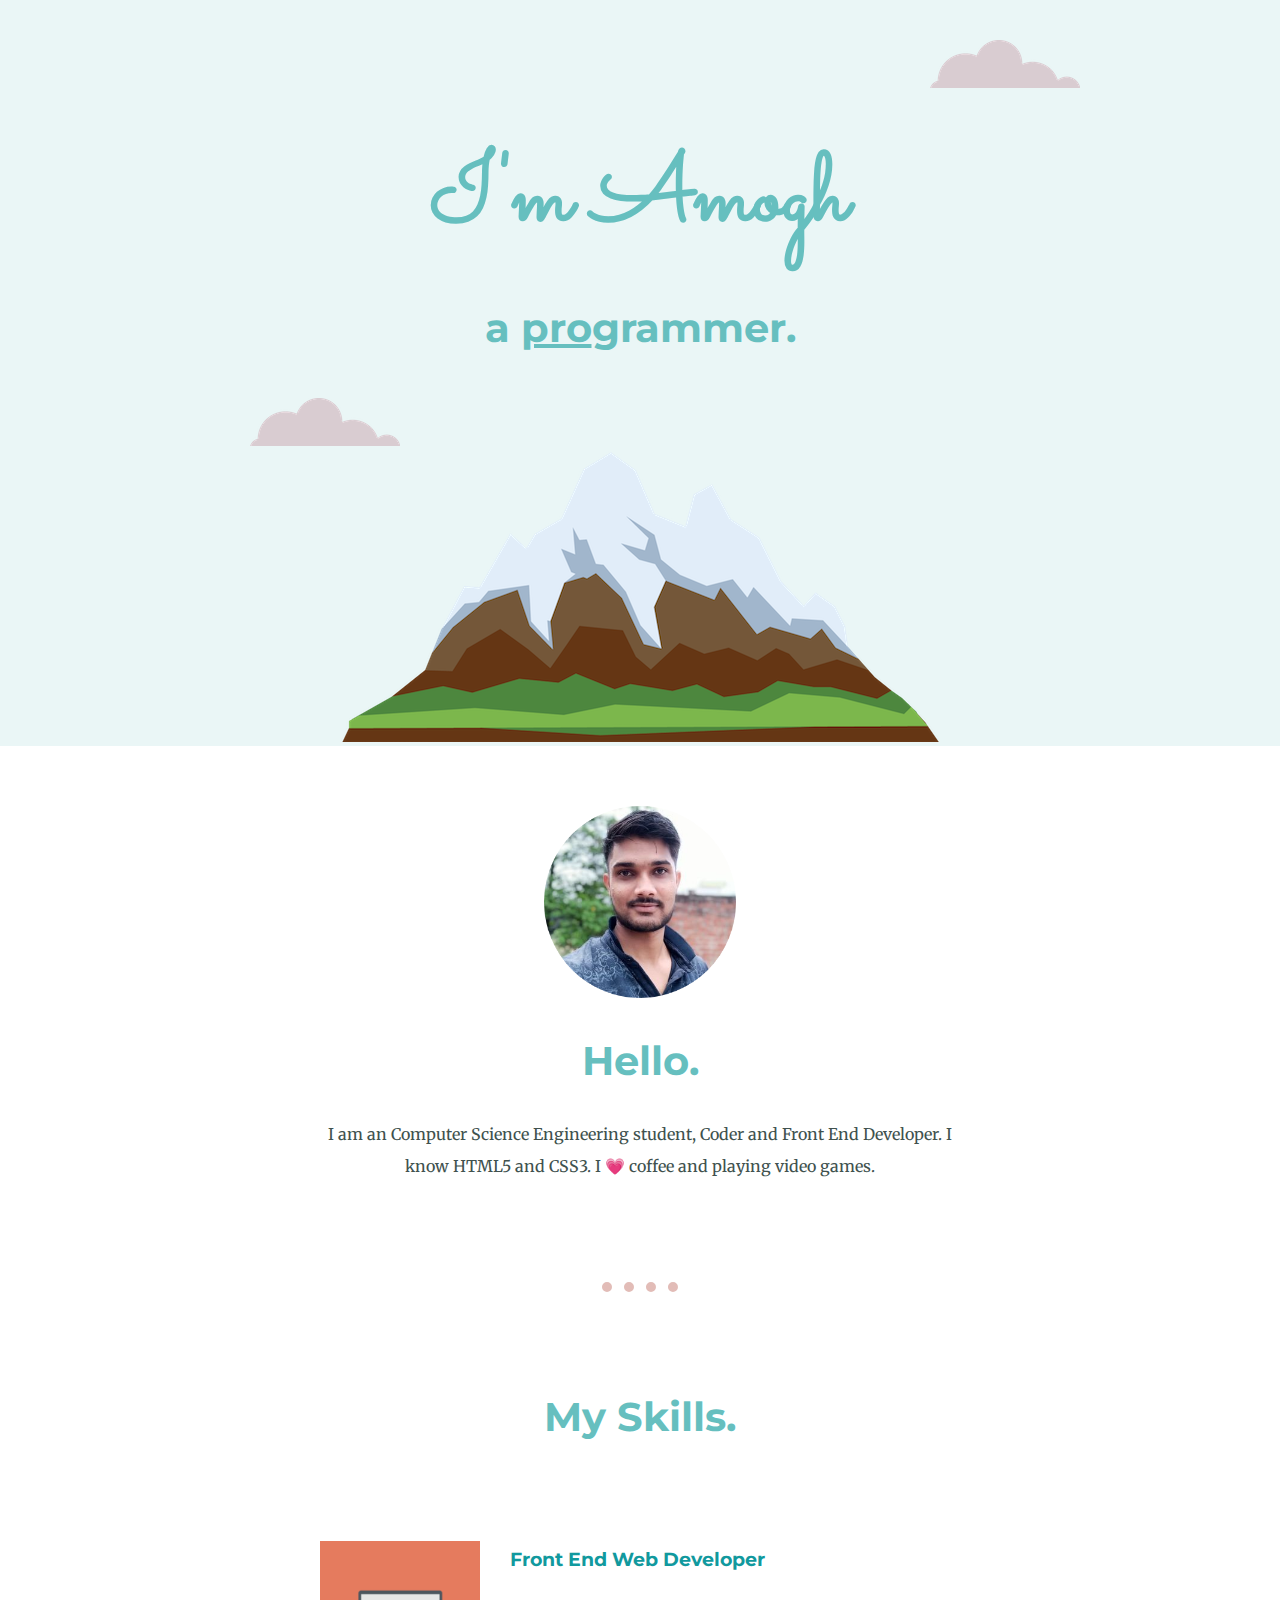
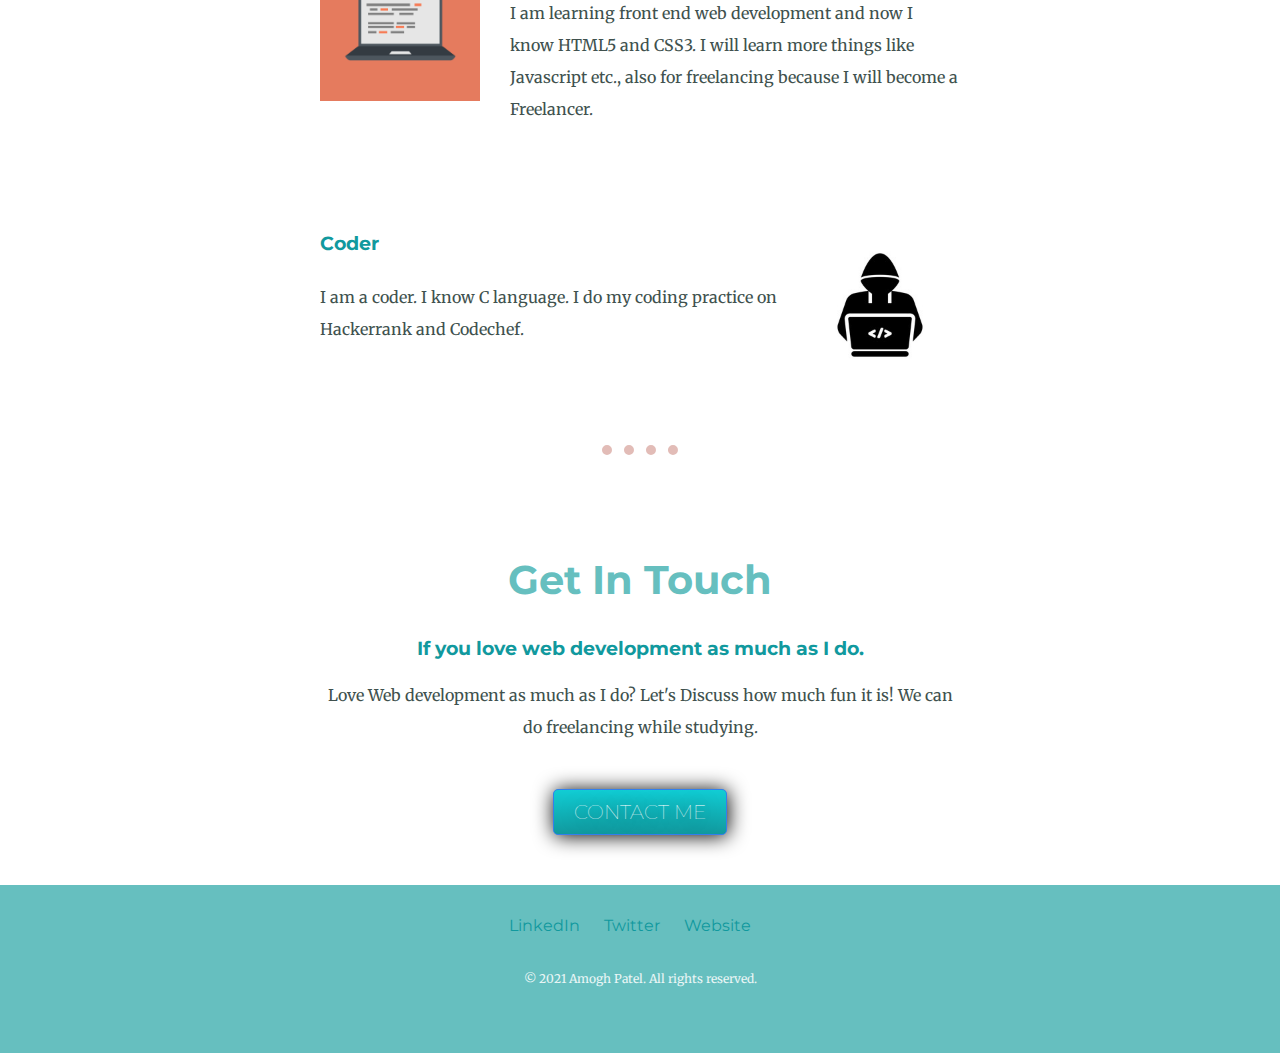
==== index.html @ 2c6640d4 "Add files via upload" ====
<!DOCTYPE html>
<html lang="en" dir="ltr">

<head>
  <meta charset="utf-8">
  <title>Amogh Patel</title>
  <link rel="stylesheet" href="css/style.css">
  <link rel="icon" href="favicon.ico">
  <link href="https://fonts.googleapis.com/css2?family=Merriweather:wght@300&family=Montserrat&family=Sacramento&display=swap" rel="stylesheet">
</head>

<body>

  <div class="top-container">
    <img class="top-cloud" src="images/cloud.png" alt="cloud-image">
    <h1>I'm Amogh</h1>
    <p class="secondline">
    <h2>a <span>pro</span>grammer.</h2>
    </p>
    <img class="bottom-cloud" src="images/cloud.png" alt="cloud-image">
    <img src="images/mountain.png" alt="mountain-image">
  </div>

  <div class="middle-container">

    <div class="profile">
      <img class="profile-photo" src="images/amogh2.png" alt="profile-photo">
      <h2>Hello.</h2>
      <p class="intro-para">I am an Computer Science Engineering student, Coder and Front End Developer. I know HTML5 and CSS3. I 💗 coffee and playing video games.</p>
    </div>

    <hr class="special">

    <div class="skills">
      <h2>My Skills.</h2>

      <div class="skill-row">
        <img class="computer" src="computer.png" alt="skills-photo">
        <h3>Front End Web Developer</h3>
        <p>I am learning front end web development and now I know HTML5 and CSS3. I will learn more things like Javascript etc., also for freelancing because I will become a Freelancer.</p>
      </div>

      <div class="skill-row">
        <img class="coder" src="images/coder.png" alt="Coder-img">
        <h3>Coder</h3>
        <p>I am a coder. I know C language. I do my coding practice on Hackerrank and Codechef. </p>
      </div>

    </div>

    <hr class="special">

    <div class="contact-me">
      <h2>Get In Touch</h2>
      <h3>If you love web development as much as I do.</h3>
      <p>Love Web development as much as I do? Let's Discuss how much fun it is! We can do freelancing while studying.</p>
      <a class="btn" href="mailto:amogh.patel.2000@gmail.com">CONTACT ME</a>
    </div>

  </div>

  <div class="bottom-container">
    <a class="footer-link" href="https://www.linkedin.com/in/amogh-patel-2001">LinkedIn</a>
    <a class="footer-link" href="https://twitter.com/AmoghPatel7">Twitter</a>
    <a class="footer-link" href="https://amoghpatel1.github.io/CV/">Website</a>
    <p class="copyright">© 2021 Amogh Patel. All rights reserved.</p>
  </div>

</body>

</html>
---- css/style.css ----
body {
  color: #40514E;
  margin: 0;
  text-align: center;
  font-family: 'Merriweather', serif;
}

.top-container {
  padding-top: 80px;
  position: relative;
  background-color: #EAF6F6;
}

.middle-container {
  background-color: white;
}

.bottom-container {
  background-color: #66BFBF;
  padding : 30px;
  margin-top: 50px;
}

a {
  color: #11999E;
  font-family: 'Montserrat', sans-serif;
  text-decoration: none;
}

a:hover {
  color: #EAF6F6;
}

p {
  line-height: 2;
}

.skill-row {
  margin: 100px auto;
  width: 50%;
  text-align: left;
  line-height: 2;
}

.computer {
  width: 25%;
  float: left;
  margin-right: 30px;
}

.coder {
  width: 25%;
  float: right;
}

h1 {
  margin: 50px auto 0 auto;
  font-family: 'Sacramento', cursive;
  font-size: 6rem;
  color: #66BFBF;
}

h2 {
  font-family: 'Montserrat', sans-serif;
  font-size: 2.5rem;
  color: #66BFBF;
}

h3 {
  font-family: 'Montserrat', sans-serif;
  color: #11999E;
}

span {
  text-decoration: underline;
}

.profile-photo {
  width: 30%;
  height: 30%;
}

.profile {
  width: 50%;
  margin: 60px auto 0 auto;
}

.contact-me {
  width: 50%;
  margin: 30px auto 0 auto;
}

.bottom-cloud {
  position: absolute;
  left: 250px;
  bottom: 300px;
}

.top-cloud {
  position: absolute;
  right: 200px;
  top: 40px;
}

a {
  color: #11999E;
}

.secondline {
  font-weight: normal;
}

.special {
  margin : 100px auto;
  border: none;
  border-top: 10px dotted #E2BCB7;
  width: 6%;
}

.copyright {
  color: #EAF6F6;
  font-size: 0.75rem;
  padding : 20px 0;
}

.footer-link {
  padding-right: 20px;
}

.btn {
   background: #11CDD4;
   background-image: -webkit-linear-gradient(top, #11CDD4, #11999e);
   background-image: -moz-linear-gradient(top, #11CDD4, #11999e);
   background-image: -ms-linear-gradient(top, #11CDD4, #11999e);
   background-image: -o-linear-gradient(top, #11CDD4, #11999e);
   background-image: -webkit-gradient(to bottom, #11CDD4, #11999e);
   -webkit-border-radius: 20px;
   -moz-border-radius: 20px;
   border-radius: 5px;
   color: #FFFFFF;
   font-family: 'Montserrat', sans-serif;
   font-size: 20px;
   font-weight: 100;
   padding: 10px 20px;
   -webkit-box-shadow: 1px 1px 20px 0 #000000;
   -moz-box-shadow: 1px 1px 20px 0 #000000;
   box-shadow: 1px 1px 20px 0 #000000;
   text-shadow: 1px 1px 20px #000000;
   border: solid #337FED 1px;
   text-decoration: none;
   display: inline-block;
   cursor: pointer;
   text-align: center;
   margin-top: 30px;
}

.btn:hover {
   border: solid #337FED 1px;
   background: #30E3CB;
   background-image: -webkit-linear-gradient(top, #30E3CB, #2BC4AD);
   background-image: -moz-linear-gradient(top, #30E3CB, #2BC4AD);
   background-image: -ms-linear-gradient(top, #30E3CB, #2BC4AD);
   background-image: -o-linear-gradient(top, #30E3CB, #2BC4AD);
   background-image: -webkit-gradient(to bottom, #30E3CB, #2BC4AD);
   -webkit-border-radius: 20px;
   -moz-border-radius: 20px;
   border-radius: 5px;
   text-decoration: none;
}
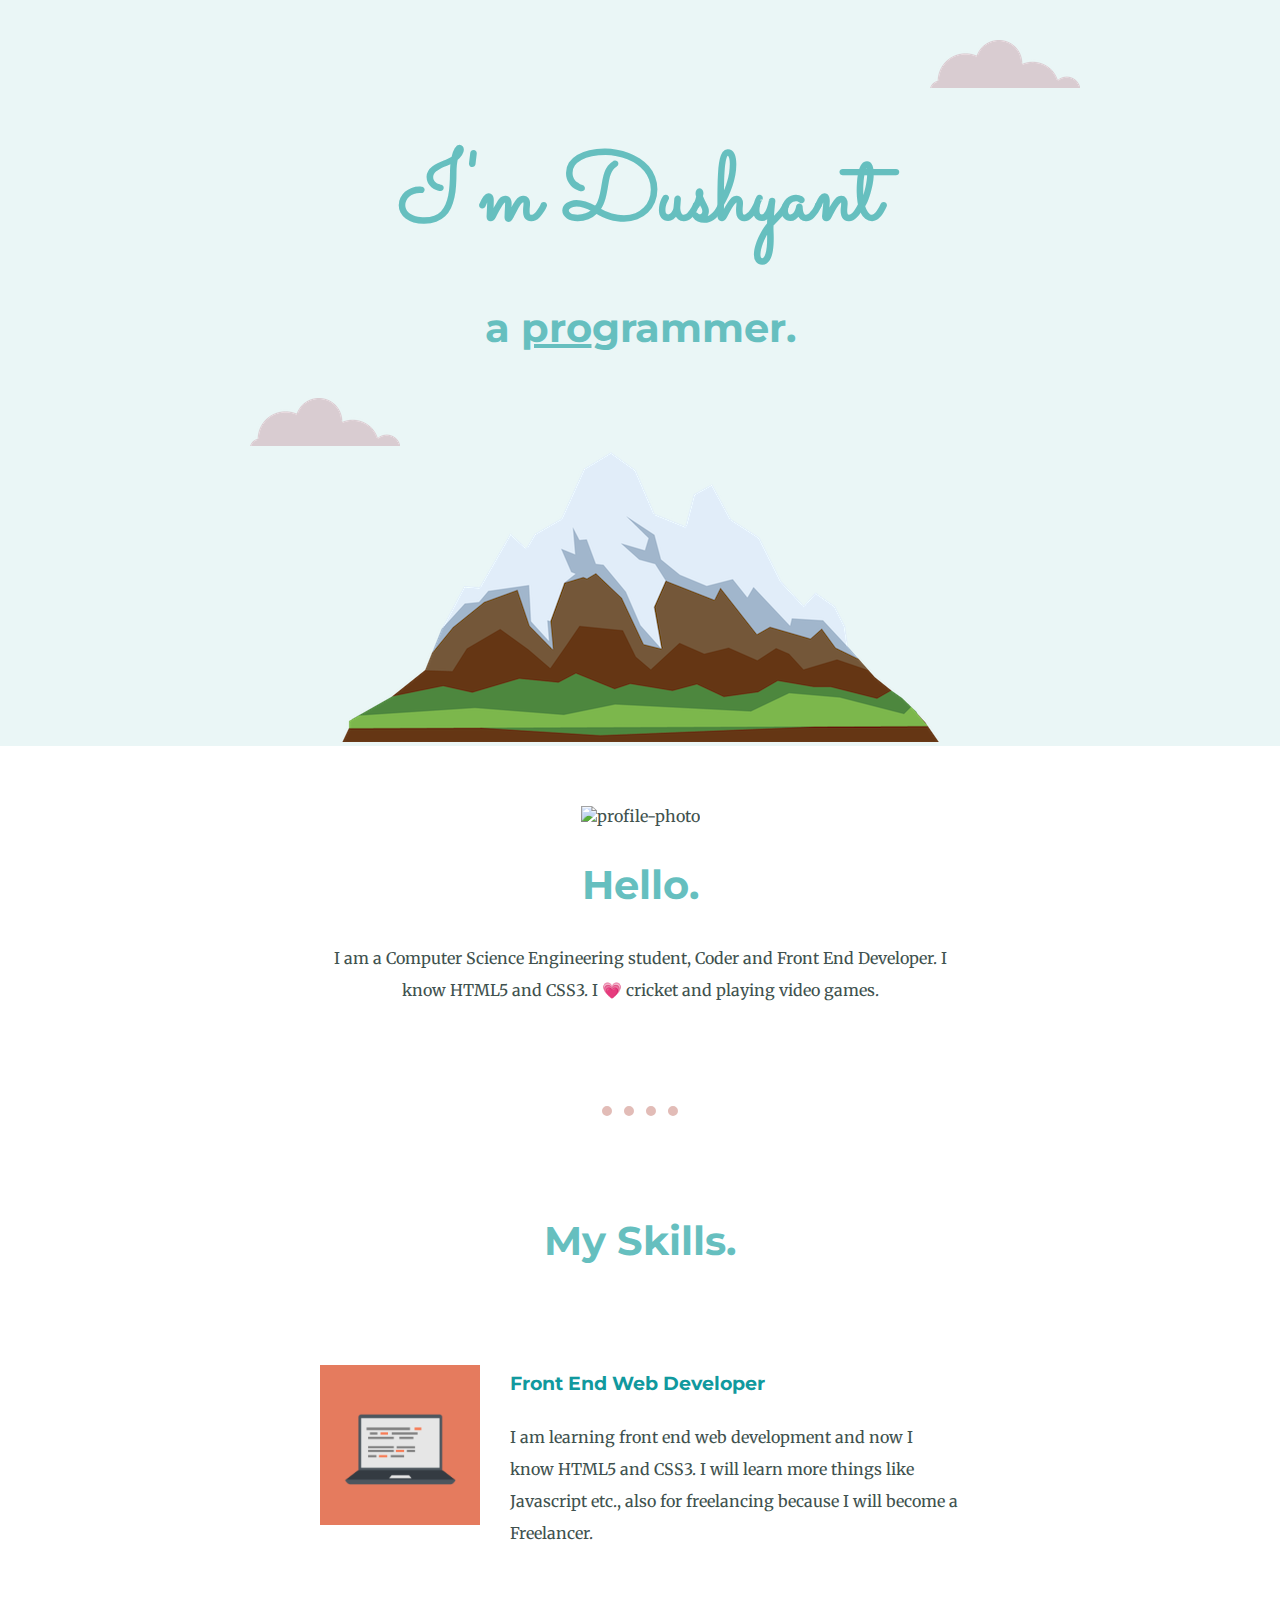
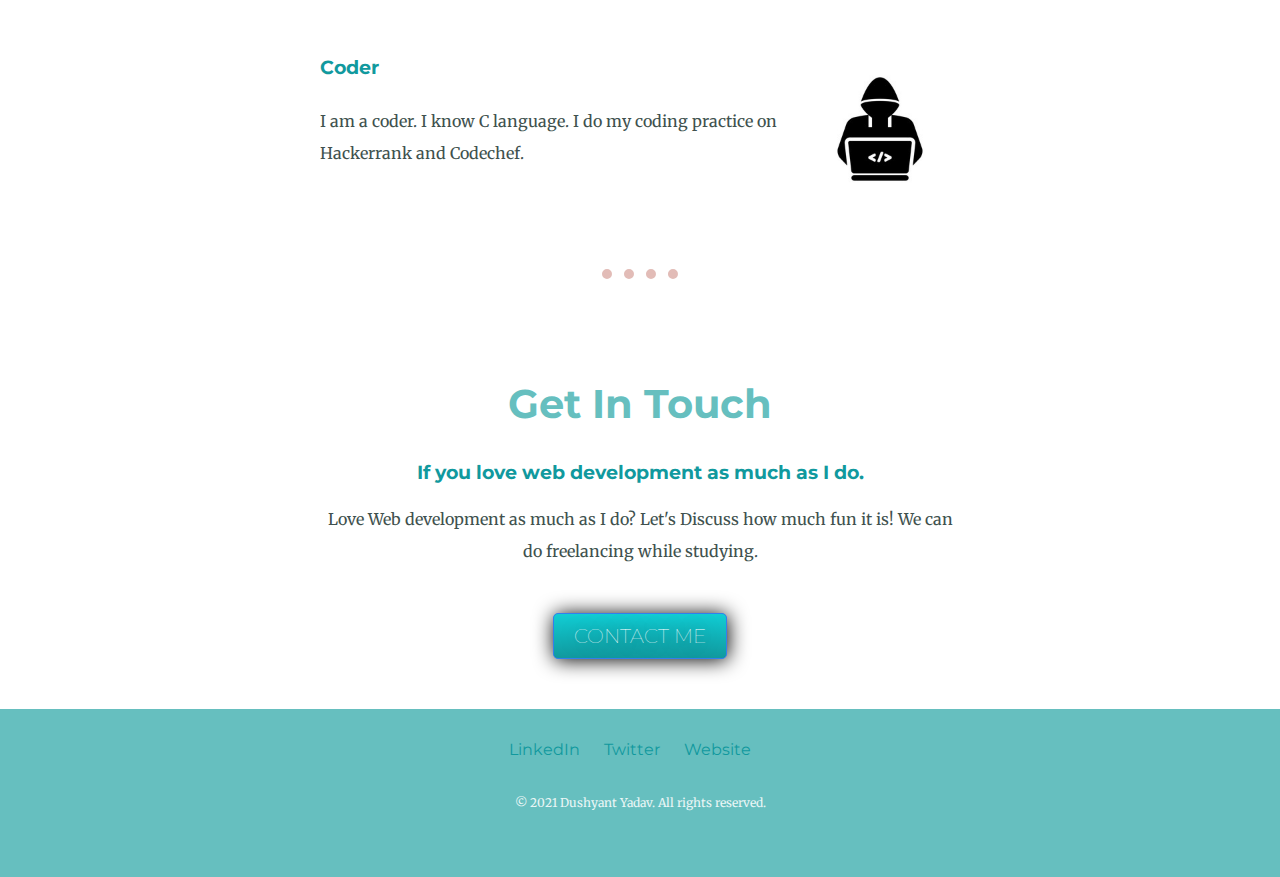
==== commit 746339ca: "Update index.html" ====
--- a/index.html
+++ b/index.html
@@ -3,7 +3,7 @@
 
 <head>
   <meta charset="utf-8">
-  <title>Amogh Patel</title>
+  <title>Dushyant Yadav</title>
   <link rel="stylesheet" href="css/style.css">
   <link rel="icon" href="favicon.ico">
   <link href="https://fonts.googleapis.com/css2?family=Merriweather:wght@300&family=Montserrat&family=Sacramento&display=swap" rel="stylesheet">
@@ -13,7 +13,7 @@
 
   <div class="top-container">
     <img class="top-cloud" src="images/cloud.png" alt="cloud-image">
-    <h1>I'm Amogh</h1>
+    <h1>I'm Dushyant</h1>
     <p class="secondline">
     <h2>a <span>pro</span>grammer.</h2>
     </p>
@@ -24,9 +24,9 @@
   <div class="middle-container">
 
     <div class="profile">
-      <img class="profile-photo" src="images/amogh2.png" alt="profile-photo">
+      <img class="profile-photo" src="images/dushyant.png" alt="profile-photo">
       <h2>Hello.</h2>
-      <p class="intro-para">I am an Computer Science Engineering student, Coder and Front End Developer. I know HTML5 and CSS3. I 💗 coffee and playing video games.</p>
+      <p class="intro-para">I am a Computer Science Engineering student, Coder and Front End Developer. I know HTML5 and CSS3. I 💗 cricket and playing video games.</p>
     </div>
 
     <hr class="special">
@@ -63,7 +63,7 @@
     <a class="footer-link" href="https://www.linkedin.com/in/amogh-patel-2001">LinkedIn</a>
     <a class="footer-link" href="https://twitter.com/AmoghPatel7">Twitter</a>
     <a class="footer-link" href="https://amoghpatel1.github.io/CV/">Website</a>
-    <p class="copyright">© 2021 Amogh Patel. All rights reserved.</p>
+    <p class="copyright">© 2021 Dushyant Yadav. All rights reserved.</p>
   </div>
 
 </body>
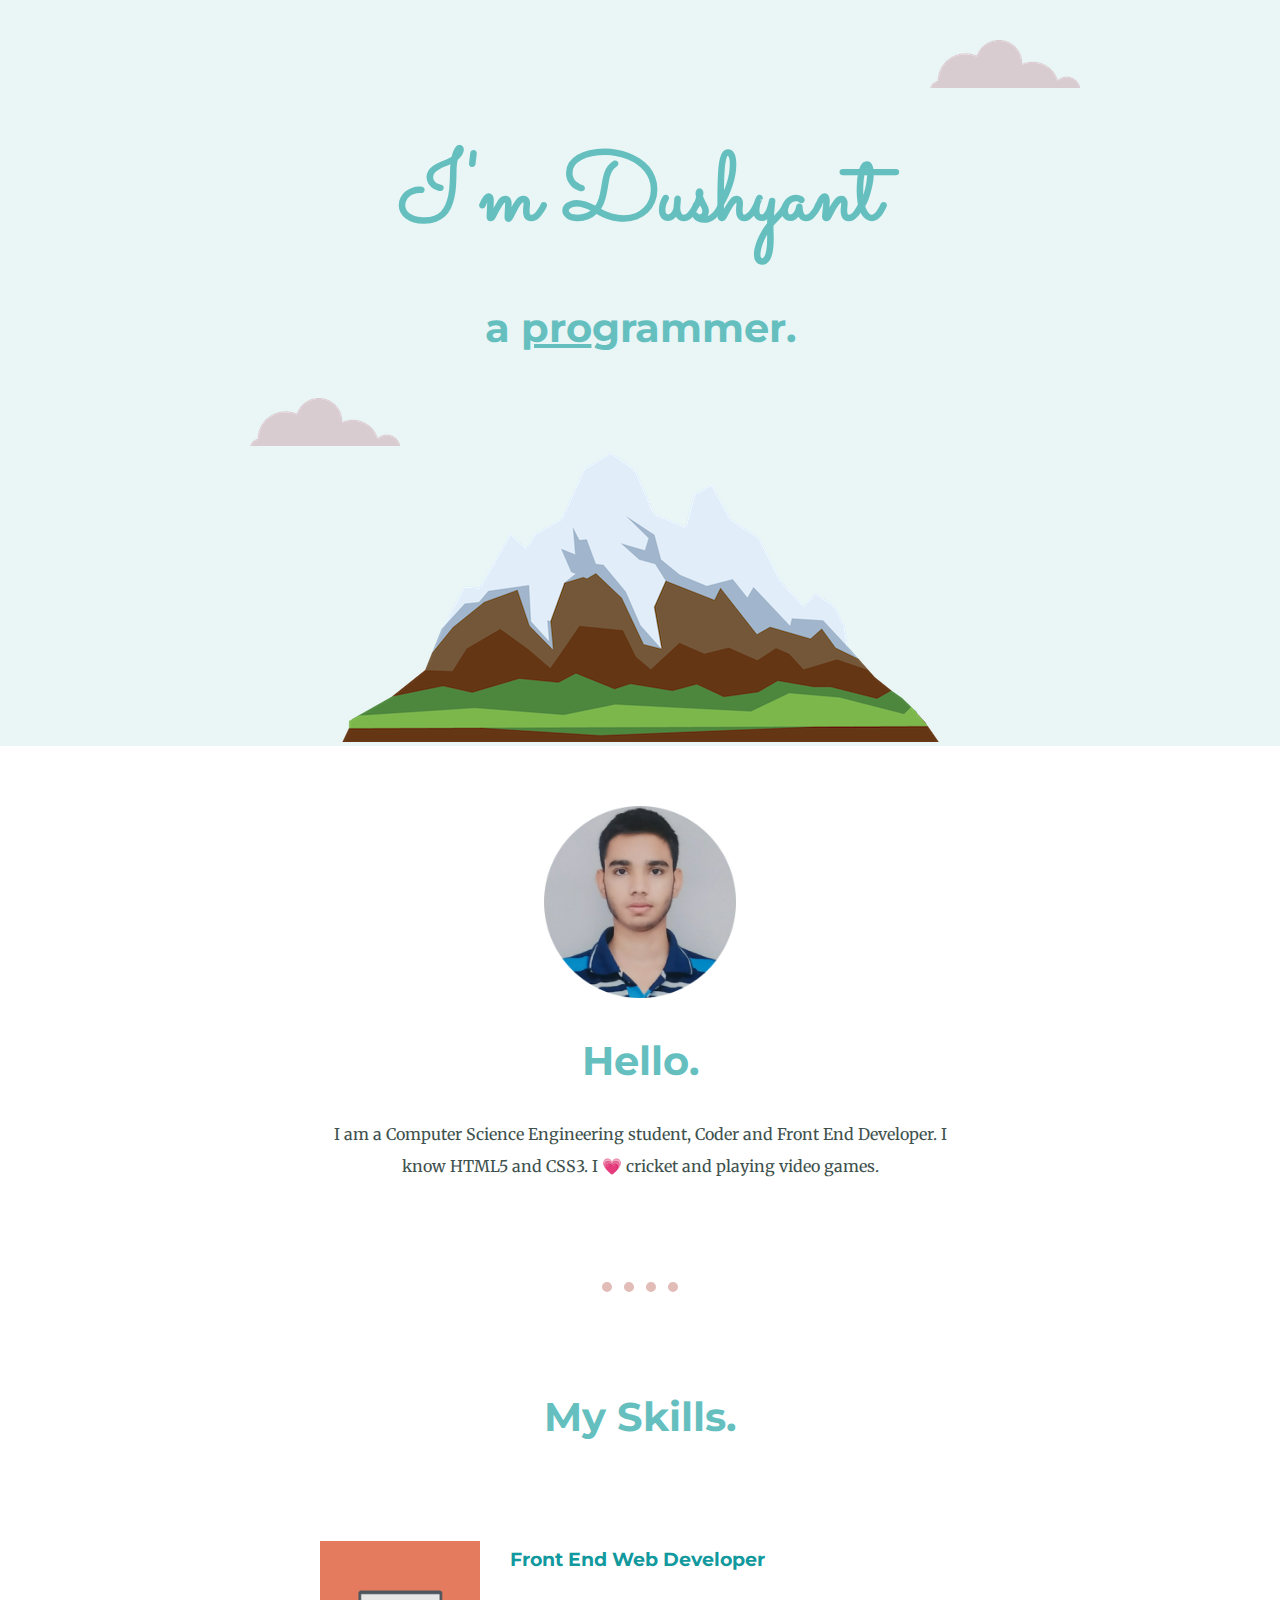
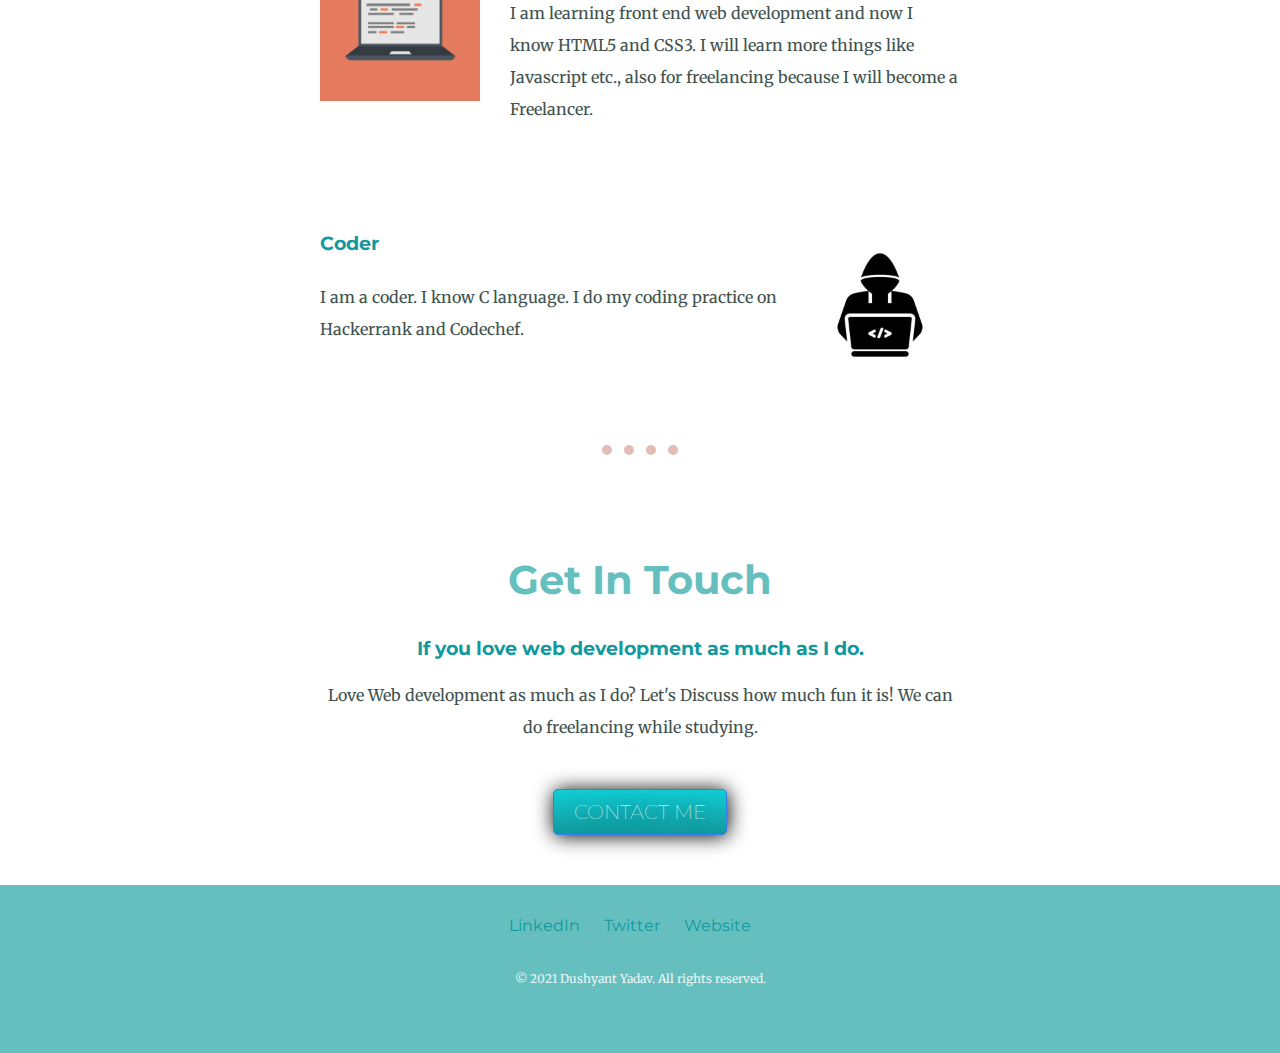
==== commit 2fcaff62: "Update index.html" ====
--- a/index.html
+++ b/index.html
@@ -24,7 +24,7 @@
   <div class="middle-container">
 
     <div class="profile">
-      <img class="profile-photo" src="images/dushyant.png" alt="profile-photo">
+      <img class="profile-photo" src="dushyant.png" alt="profile-photo">
       <h2>Hello.</h2>
       <p class="intro-para">I am a Computer Science Engineering student, Coder and Front End Developer. I know HTML5 and CSS3. I 💗 cricket and playing video games.</p>
     </div>
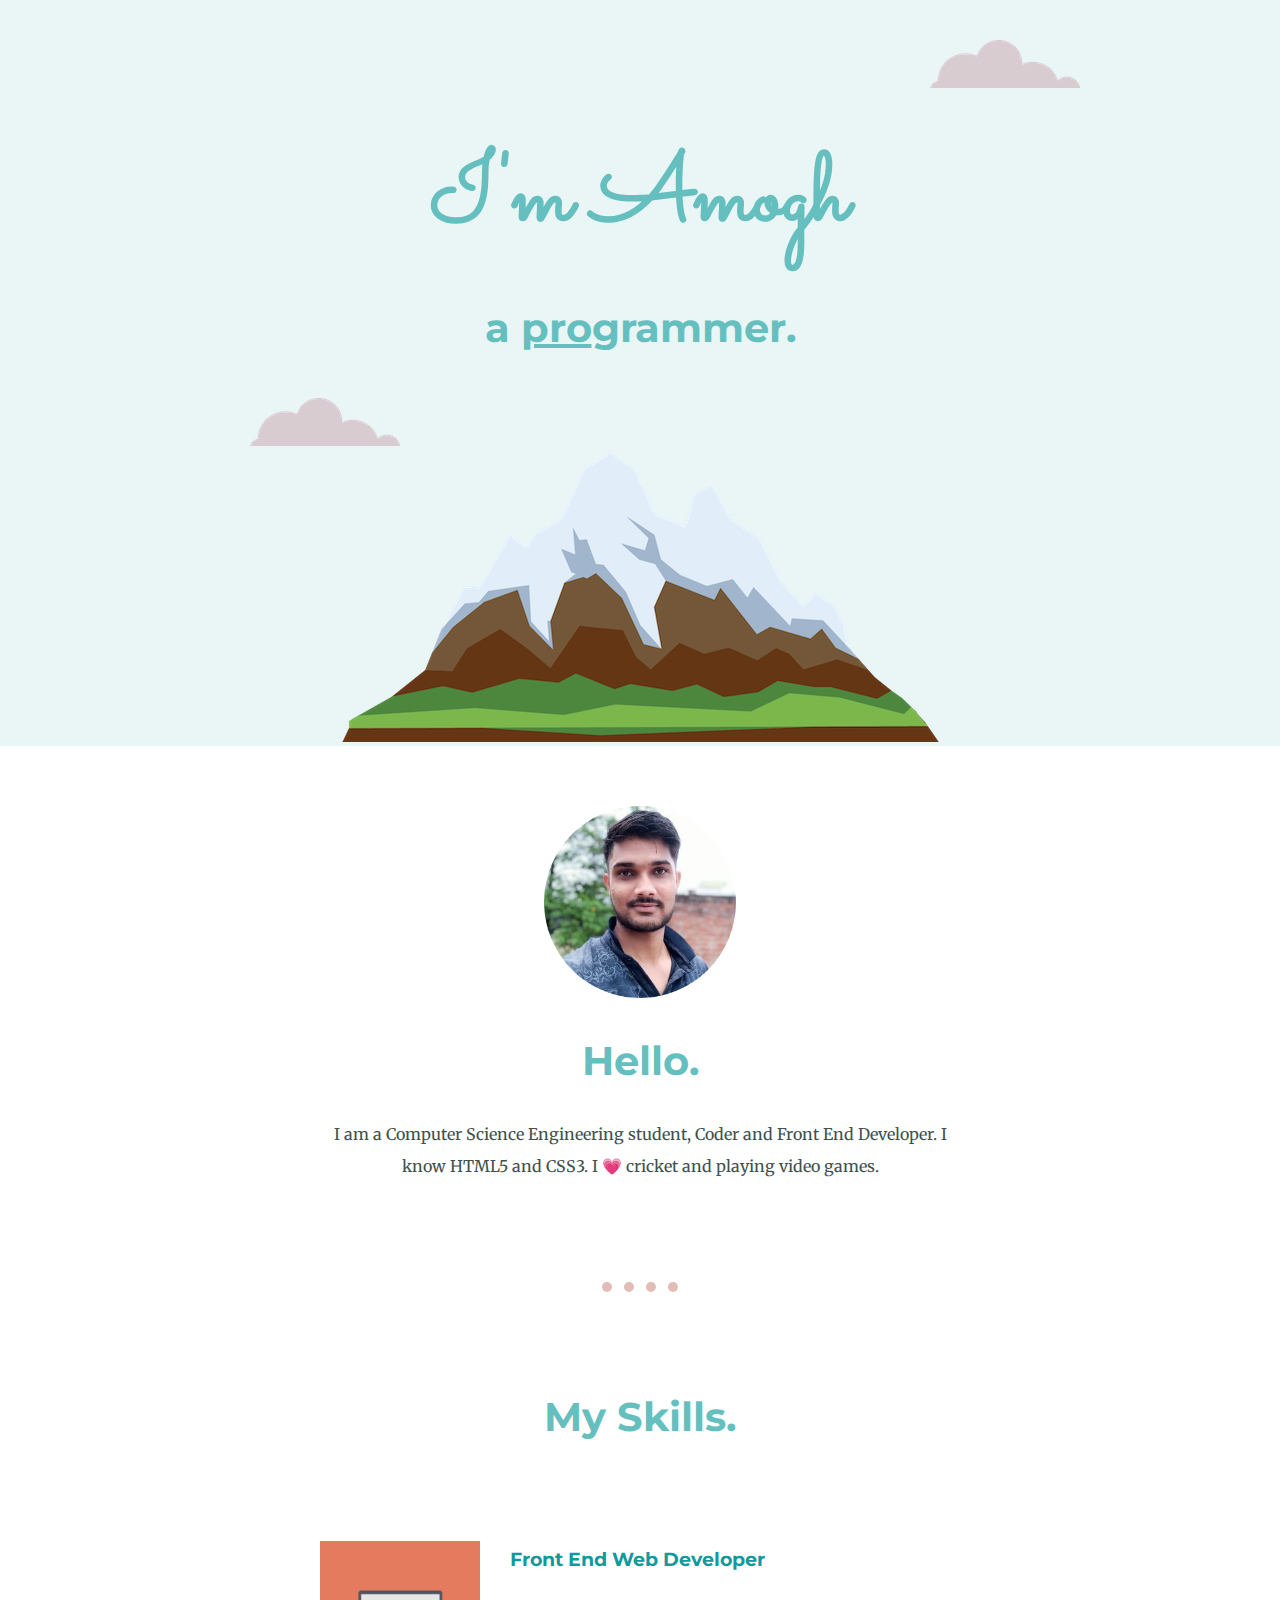
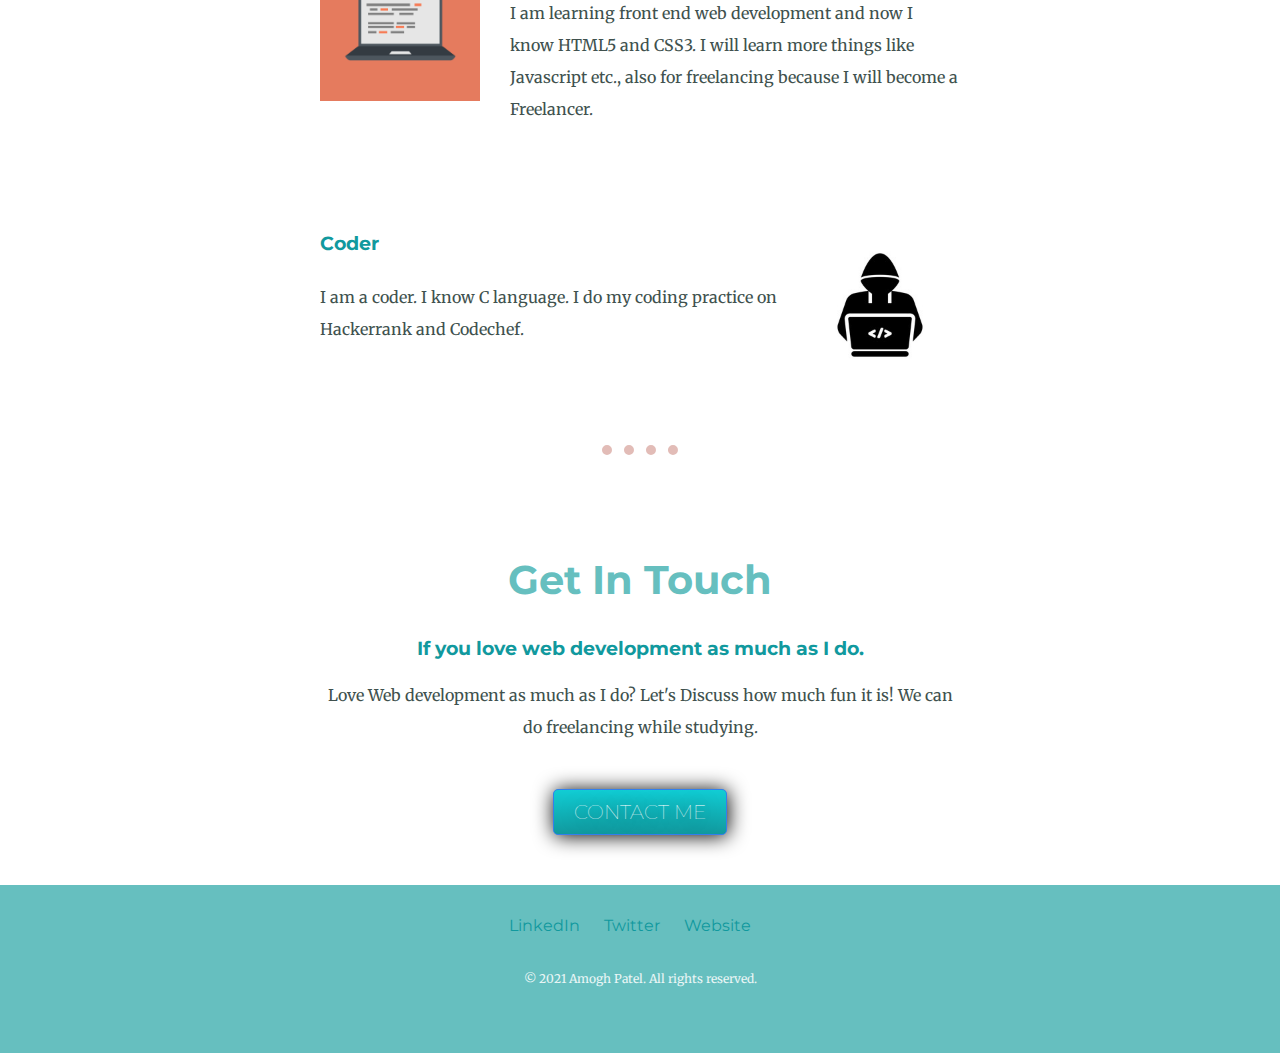
==== commit da35d661: "Update index.html" ====
--- a/index.html
+++ b/index.html
@@ -3,7 +3,7 @@
 
 <head>
   <meta charset="utf-8">
-  <title>Dushyant Yadav</title>
+  <title>Amogh Patel</title>
   <link rel="stylesheet" href="css/style.css">
   <link rel="icon" href="favicon.ico">
   <link href="https://fonts.googleapis.com/css2?family=Merriweather:wght@300&family=Montserrat&family=Sacramento&display=swap" rel="stylesheet">
@@ -13,7 +13,7 @@
 
   <div class="top-container">
     <img class="top-cloud" src="images/cloud.png" alt="cloud-image">
-    <h1>I'm Dushyant</h1>
+    <h1>I'm Amogh</h1>
     <p class="secondline">
     <h2>a <span>pro</span>grammer.</h2>
     </p>
@@ -24,7 +24,7 @@
   <div class="middle-container">
 
     <div class="profile">
-      <img class="profile-photo" src="dushyant.png" alt="profile-photo">
+      <img class="profile-photo" src="images/amogh2.png" alt="profile-photo">
       <h2>Hello.</h2>
       <p class="intro-para">I am a Computer Science Engineering student, Coder and Front End Developer. I know HTML5 and CSS3. I 💗 cricket and playing video games.</p>
     </div>
@@ -63,7 +63,7 @@
     <a class="footer-link" href="https://www.linkedin.com/in/amogh-patel-2001">LinkedIn</a>
     <a class="footer-link" href="https://twitter.com/AmoghPatel7">Twitter</a>
     <a class="footer-link" href="https://amoghpatel1.github.io/CV/">Website</a>
-    <p class="copyright">© 2021 Dushyant Yadav. All rights reserved.</p>
+    <p class="copyright">© 2021 Amogh Patel. All rights reserved.</p>
   </div>
 
 </body>
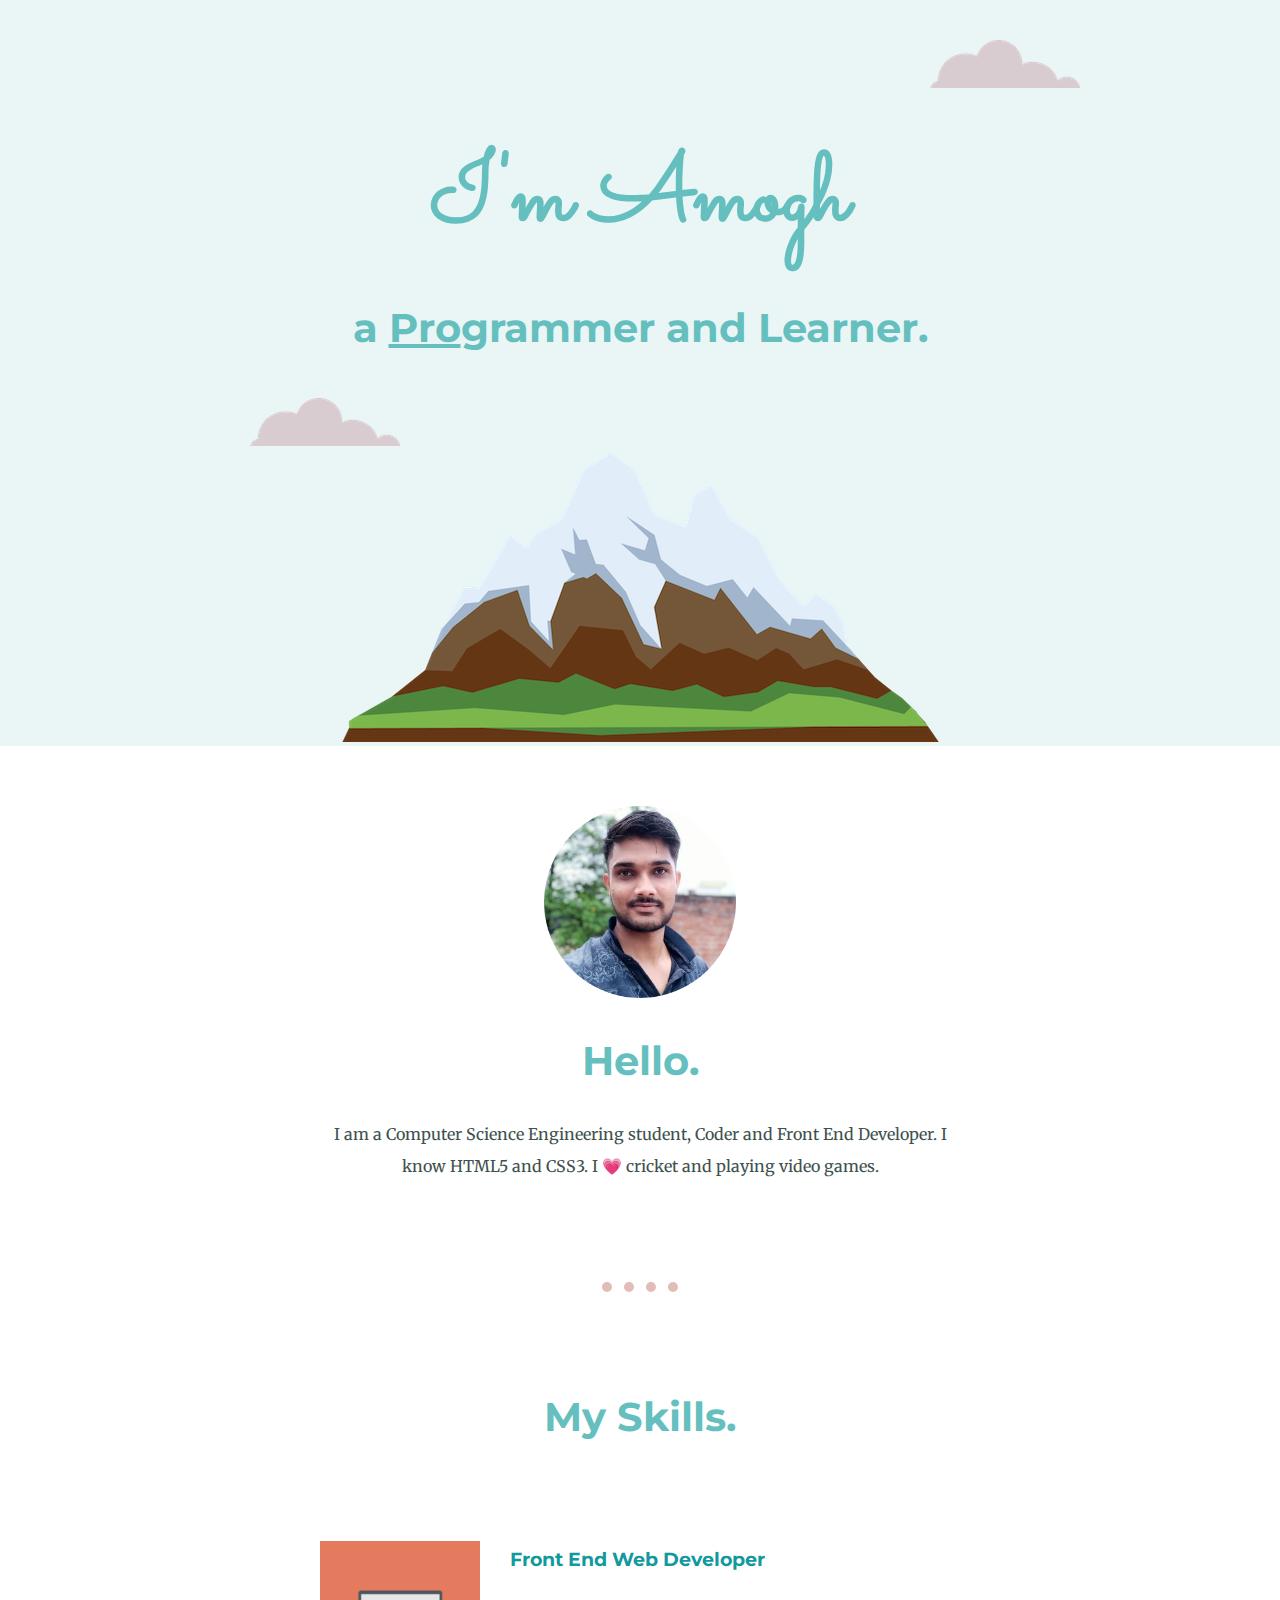
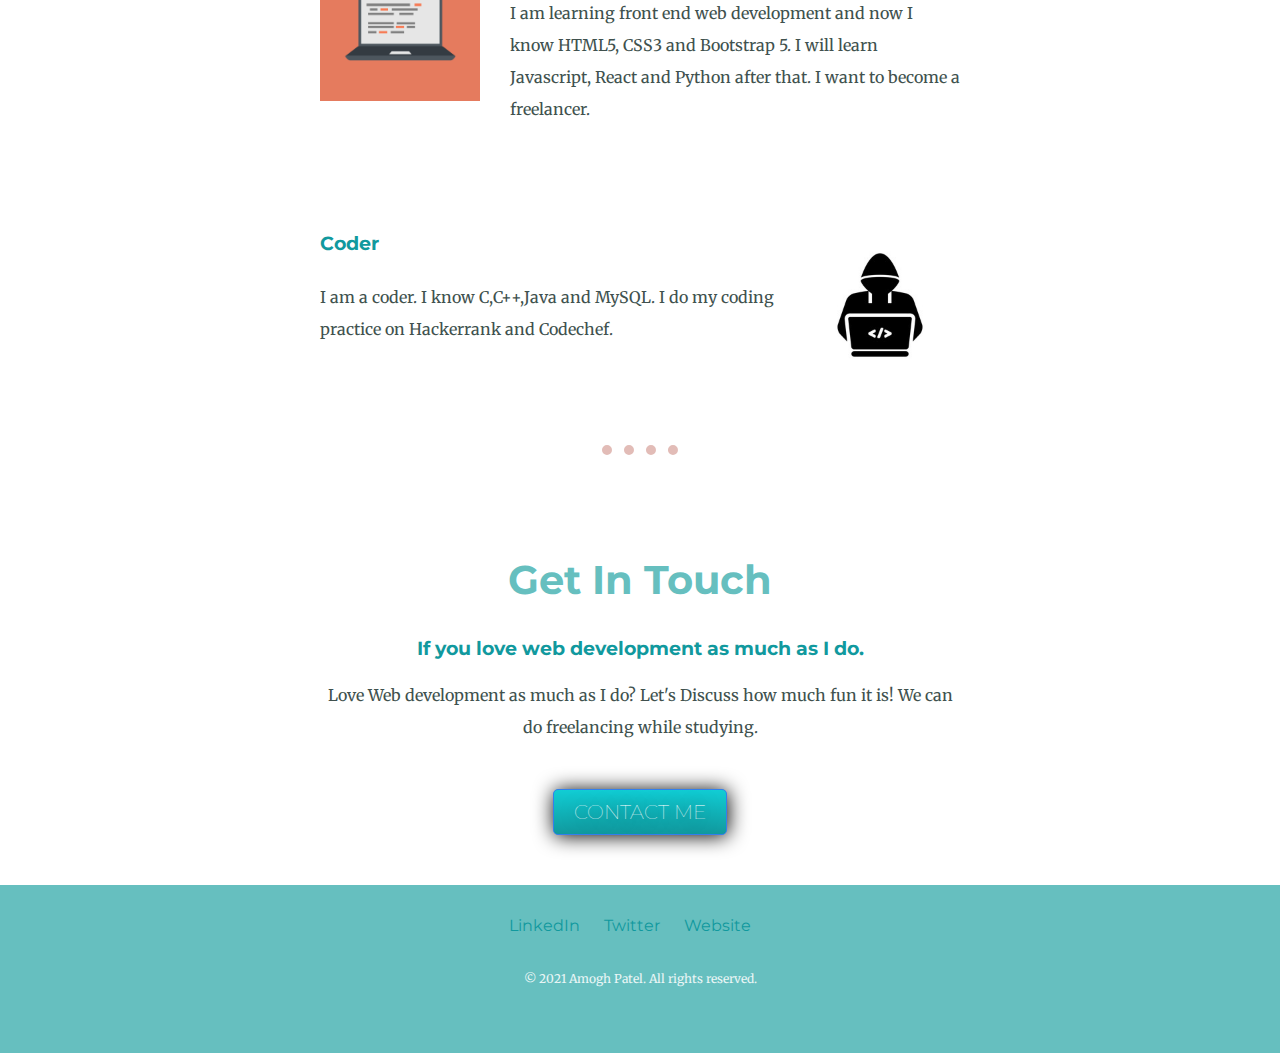
==== commit 6bb9d9a4: "Update index.html" ====
--- a/index.html
+++ b/index.html
@@ -15,7 +15,7 @@
     <img class="top-cloud" src="images/cloud.png" alt="cloud-image">
     <h1>I'm Amogh</h1>
     <p class="secondline">
-    <h2>a <span>pro</span>grammer.</h2>
+    <h2>a <span>Pro</span>grammer and Learner.</h2>
     </p>
     <img class="bottom-cloud" src="images/cloud.png" alt="cloud-image">
     <img src="images/mountain.png" alt="mountain-image">
@@ -37,13 +37,13 @@
       <div class="skill-row">
         <img class="computer" src="computer.png" alt="skills-photo">
         <h3>Front End Web Developer</h3>
-        <p>I am learning front end web development and now I know HTML5 and CSS3. I will learn more things like Javascript etc., also for freelancing because I will become a Freelancer.</p>
+        <p>I am learning front end web development and now I know HTML5, CSS3 and Bootstrap 5. I will learn Javascript, React and Python after that. I want to become a freelancer.</p>
       </div>
 
       <div class="skill-row">
         <img class="coder" src="images/coder.png" alt="Coder-img">
         <h3>Coder</h3>
-        <p>I am a coder. I know C language. I do my coding practice on Hackerrank and Codechef. </p>
+        <p>I am a coder. I know C,C++,Java and MySQL. I do my coding practice on Hackerrank and Codechef. </p>
       </div>
 
     </div>
